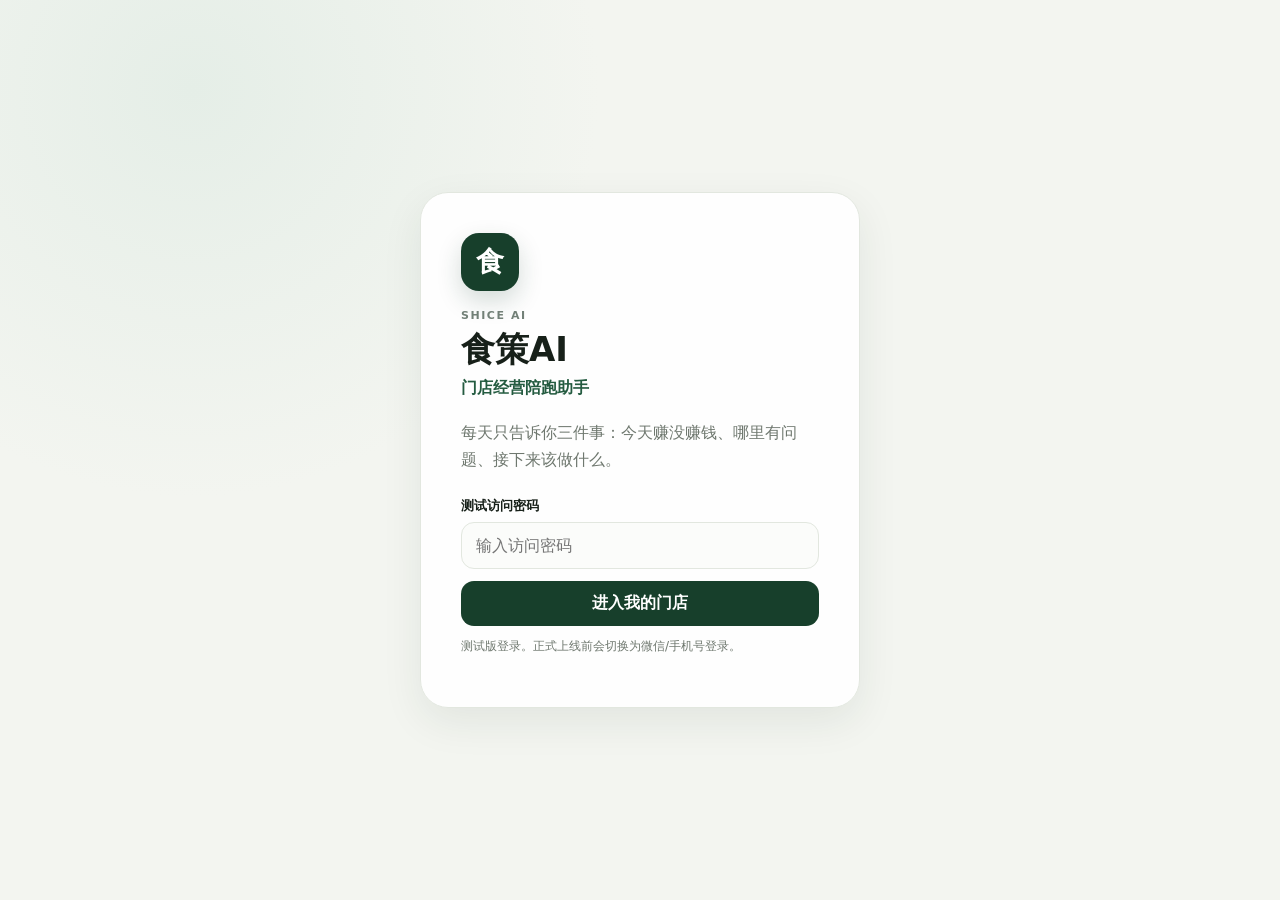
==== web/index.html @ 38fb74cc "Add files via upload" ====
<!doctype html>
<html lang="zh-CN">
<head>
  <meta charset="utf-8" />
  <meta name="viewport" content="width=device-width,initial-scale=1,viewport-fit=cover" />
  <meta name="theme-color" content="#f5f6f2" />
  <title>食策AI｜门店经营陪跑助手</title>
  <link rel="stylesheet" href="/web/styles.css" />
</head>
<body>
  <div id="toast" class="toast" aria-live="polite"></div>

  <main id="loginView" class="auth-shell">
    <section class="auth-card">
      <div class="brand-mark">食</div>
      <p class="eyebrow">SHICE AI</p>
      <h1>食策AI</h1>
      <p class="auth-subtitle">门店经营陪跑助手</p>
      <p class="auth-copy">每天只告诉你三件事：今天赚没赚钱、哪里有问题、接下来该做什么。</p>
      <form id="loginForm" class="stack gap-12">
        <label class="field">
          <span>测试访问密码</span>
          <input id="loginPassword" type="password" autocomplete="current-password" placeholder="输入访问密码" required />
        </label>
        <button class="btn btn-primary btn-block" type="submit">进入我的门店</button>
      </form>
      <p class="tiny muted">测试版登录。正式上线前会切换为微信/手机号登录。</p>
    </section>
  </main>

  <main id="onboardingView" class="auth-shell hidden">
    <section class="auth-card wide-card">
      <p class="eyebrow">第一次使用</p>
      <h1>先告诉我你的门店</h1>
      <p class="auth-copy">只需要两项。后面的经营数据可以慢慢补。</p>
      <form id="storeForm" class="stack gap-16">
        <label class="field">
          <span>门店名称</span>
          <input id="storeName" maxlength="120" placeholder="例如：永民手作" required />
        </label>
        <label class="field">
          <span>门店类型</span>
          <select id="storeCategory" required>
            <option value="MILK_TEA">奶茶饮品</option>
            <option value="COFFEE">咖啡</option>
            <option value="FAST_FOOD_SNACK">快餐小吃</option>
            <option value="CHINESE_DINING">中式正餐</option>
            <option value="HOTPOT">火锅</option>
            <option value="BBQ">烧烤</option>
            <option value="BAKERY_DESSERT">烘焙甜品</option>
            <option value="BAR_LEISURE">酒吧/休闲娱乐</option>
            <option value="OTHER_FOOD">其他餐饮</option>
          </select>
        </label>
        <button class="btn btn-primary btn-block" type="submit">建立门店并开始</button>
      </form>
    </section>
  </main>

  <div id="appView" class="app-shell hidden">
    <aside class="sidebar">
      <div class="sidebar-brand">
        <div class="brand-mark small">食</div>
        <div><strong>食策AI</strong><span>老板版</span></div>
      </div>
      <nav id="sideNav" class="side-nav" aria-label="主导航">
        <button data-page="today" class="nav-item active"><span class="nav-icon">今</span><span>今天</span></button>
        <button data-page="upload" class="nav-item"><span class="nav-icon">传</span><span>上传</span></button>
        <button data-page="actions" class="nav-item"><span class="nav-icon">办</span><span>待办</span></button>
        <button data-page="data" class="nav-item"><span class="nav-icon">数</span><span>数据</span></button>
        <button data-page="chat" class="nav-item"><span class="nav-icon">问</span><span>问食策AI</span></button>
        <button data-page="profile" class="nav-item"><span class="nav-icon">我</span><span>我的</span></button>
      </nav>
      <div class="sidebar-footer">
        <div class="store-chip"><span class="dot"></span><span id="sidebarStoreName">我的门店</span></div>
        <button id="logoutBtn" class="text-btn">退出登录</button>
      </div>
    </aside>

    <section class="workspace">
      <header class="topbar">
        <div>
          <p id="pageEyebrow" class="eyebrow">TODAY</p>
          <h2 id="pageTitle">今天</h2>
        </div>
        <div class="topbar-actions">
          <span id="todayDate" class="date-pill"></span>
          <button id="refreshBtn" class="icon-btn" title="刷新">↻</button>
        </div>
      </header>

      <div id="pageContent" class="content"></div>
    </section>

    <nav id="mobileNav" class="mobile-nav" aria-label="移动端主导航">
      <button data-page="today" class="active"><span>今</span><small>今天</small></button>
      <button data-page="upload"><span>传</span><small>上传</small></button>
      <button data-page="actions"><span>办</span><small>待办</small></button>
      <button data-page="data"><span>数</span><small>数据</small></button>
      <button data-page="profile"><span>我</span><small>我的</small></button>
    </nav>
  </div>

  <dialog id="uploadDialog" class="modal">
    <div class="modal-body">
      <div class="modal-head"><div><p class="eyebrow">上传预览</p><h3>确认这份数据</h3></div><button id="closeUploadDialog" class="icon-btn">×</button></div>
      <div id="uploadPreview" class="preview-box"></div>
      <div class="modal-actions">
        <button id="rejectUploadBtn" class="btn btn-ghost">不用这份</button>
        <button id="confirmUploadBtn" class="btn btn-primary">确认导入</button>
      </div>
    </div>
  </dialog>

  <script src="/web/api.js"></script>
  <script src="/web/app.js"></script>
</body>
</html>
---- web/styles.css ----
:root{
  --bg:#f3f5f0;--surface:#fff;--surface-2:#f8f9f6;--ink:#172019;--muted:#6f786f;--line:#e2e7df;
  --green:#173f2b;--green-2:#245b40;--soft-green:#e9f3ec;--amber:#9b641d;--soft-amber:#fff4df;
  --red:#a13b35;--soft-red:#fff0ee;--shadow:0 14px 40px rgba(28,48,34,.08);--radius:20px;
  font-family:Inter,"PingFang SC","Microsoft YaHei",system-ui,-apple-system,sans-serif;color:var(--ink);background:var(--bg)
}
*{box-sizing:border-box}body{margin:0;background:var(--bg);color:var(--ink)}button,input,select,textarea{font:inherit}button{cursor:pointer}
.hidden{display:none!important}.muted{color:var(--muted)}.tiny{font-size:12px}.stack{display:flex;flex-direction:column}.gap-12{gap:12px}.gap-16{gap:16px}
.auth-shell{min-height:100vh;display:grid;place-items:center;padding:24px;background:radial-gradient(circle at 15% 10%,#e5eee7 0,transparent 30%),var(--bg)}
.auth-card{width:min(440px,100%);background:rgba(255,255,255,.95);border:1px solid var(--line);border-radius:28px;padding:40px;box-shadow:var(--shadow)}
.wide-card{width:min(520px,100%)}.brand-mark{width:58px;height:58px;border-radius:18px;background:var(--green);color:#fff;display:grid;place-items:center;font-weight:800;font-size:28px;box-shadow:0 10px 24px rgba(23,63,43,.18)}
.brand-mark.small{width:40px;height:40px;border-radius:13px;font-size:20px}.eyebrow{margin:18px 0 5px;font-size:11px;font-weight:800;letter-spacing:.14em;color:#728077}.auth-card h1{font-size:34px;margin:0}.auth-subtitle{font-size:16px;margin:5px 0 20px;color:var(--green-2);font-weight:700}.auth-copy{color:var(--muted);line-height:1.7;margin:0 0 24px}
.field{display:flex;flex-direction:column;gap:7px}.field span{font-size:13px;font-weight:700}.field input,.field select,.field textarea{width:100%;border:1px solid var(--line);background:#fbfcfa;border-radius:13px;padding:13px 14px;outline:none;color:var(--ink)}.field textarea{min-height:100px;resize:vertical}.field input:focus,.field select:focus,.field textarea:focus{border-color:#8aae98;box-shadow:0 0 0 3px rgba(60,116,80,.1)}
.btn{border:0;border-radius:13px;padding:12px 16px;font-weight:750;transition:.16s ease}.btn:hover{transform:translateY(-1px)}.btn-primary{background:var(--green);color:white}.btn-secondary{background:var(--soft-green);color:var(--green)}.btn-ghost{background:var(--surface-2);color:var(--ink);border:1px solid var(--line)}.btn-danger{background:var(--soft-red);color:var(--red)}.btn-block{width:100%}
.app-shell{min-height:100vh;display:grid;grid-template-columns:230px 1fr}.sidebar{height:100vh;position:sticky;top:0;background:#fcfdfb;border-right:1px solid var(--line);padding:24px 16px;display:flex;flex-direction:column}.sidebar-brand{display:flex;align-items:center;gap:12px;padding:0 8px 22px}.sidebar-brand strong{display:block;font-size:17px}.sidebar-brand span{display:block;color:var(--muted);font-size:11px;margin-top:2px}
.side-nav{display:flex;flex-direction:column;gap:6px}.nav-item{border:0;background:transparent;color:#586258;display:flex;align-items:center;gap:11px;padding:11px 12px;border-radius:12px;text-align:left;font-weight:700}.nav-item:hover{background:#f1f5f1}.nav-item.active{background:var(--green);color:#fff}.nav-icon{width:26px;height:26px;border-radius:9px;display:grid;place-items:center;background:rgba(112,128,115,.1);font-size:12px}.nav-item.active .nav-icon{background:rgba(255,255,255,.15)}
.sidebar-footer{margin-top:auto;border-top:1px solid var(--line);padding:16px 8px 0}.store-chip{display:flex;align-items:center;gap:8px;font-size:12px;font-weight:700;overflow:hidden}.store-chip span:last-child{white-space:nowrap;overflow:hidden;text-overflow:ellipsis}.dot{width:8px;height:8px;background:#48a36b;border-radius:50%}.text-btn{border:0;background:transparent;color:var(--muted);font-size:12px;padding:10px 0}
.workspace{min-width:0}.topbar{height:96px;padding:20px clamp(20px,4vw,52px);display:flex;align-items:center;justify-content:space-between;border-bottom:1px solid var(--line);background:rgba(243,245,240,.9);backdrop-filter:blur(12px);position:sticky;top:0;z-index:5}.topbar .eyebrow{margin:0 0 2px}.topbar h2{margin:0;font-size:24px}.topbar-actions{display:flex;align-items:center;gap:10px}.date-pill{background:#fff;border:1px solid var(--line);border-radius:999px;padding:8px 12px;font-size:12px;color:var(--muted);font-weight:700}.icon-btn{width:38px;height:38px;border-radius:12px;border:1px solid var(--line);background:#fff;color:var(--ink);font-size:18px}
.content{max-width:1180px;padding:32px clamp(20px,4vw,52px) 70px}.hero-grid{display:grid;grid-template-columns:1.25fr .75fr;gap:16px}.hero-card{background:var(--green);color:#fff;border-radius:24px;padding:28px;min-height:205px;position:relative;overflow:hidden}.hero-card:after{content:"";position:absolute;width:180px;height:180px;border:38px solid rgba(255,255,255,.05);border-radius:50%;right:-70px;bottom:-80px}.hero-card .eyebrow{color:#b8d0c0;margin-top:0}.hero-number{font-size:44px;font-weight:850;letter-spacing:-.04em;margin:10px 0 6px}.hero-caption{font-size:13px;color:#cbd9d0}.hero-status{margin-top:24px;display:flex;gap:8px;flex-wrap:wrap}.pill{display:inline-flex;align-items:center;gap:6px;padding:7px 10px;border-radius:999px;font-size:11px;font-weight:800;background:rgba(255,255,255,.1)}
.card{background:var(--surface);border:1px solid var(--line);border-radius:var(--radius);padding:22px;box-shadow:0 5px 20px rgba(31,48,37,.03)}.card h3{margin:0 0 5px;font-size:17px}.card-head{display:flex;align-items:flex-start;justify-content:space-between;gap:12px;margin-bottom:18px}.card-head p{margin:4px 0 0;color:var(--muted);font-size:12px}.metric-big{font-size:32px;font-weight:850;margin:12px 0 4px;letter-spacing:-.03em}.metric-sub{font-size:12px;color:var(--muted)}
.section{margin-top:18px}.section-title{display:flex;align-items:end;justify-content:space-between;margin:0 0 12px}.section-title h3{margin:0;font-size:17px}.section-title p{margin:0;color:var(--muted);font-size:12px}.grid-2{display:grid;grid-template-columns:repeat(2,minmax(0,1fr));gap:16px}.grid-3{display:grid;grid-template-columns:repeat(3,minmax(0,1fr));gap:14px}
.issue-card{border-left:4px solid #d7a04d}.issue-card.high{border-left-color:#b34c44}.issue-title{font-weight:800;margin-bottom:8px}.issue-message{color:var(--muted);font-size:13px;line-height:1.6}.issue-foot{display:flex;gap:8px;flex-wrap:wrap;margin-top:13px}.tag{font-size:10px;font-weight:800;padding:5px 8px;border-radius:8px;background:var(--surface-2);color:var(--muted)}
.action-card{display:grid;grid-template-columns:34px 1fr auto;gap:13px;align-items:flex-start}.action-index{width:34px;height:34px;border-radius:11px;background:var(--soft-green);color:var(--green);display:grid;place-items:center;font-weight:850}.action-title{font-weight:800}.action-reason{font-size:12px;color:var(--muted);margin-top:5px;line-height:1.5}.action-steps{margin:10px 0 0;padding-left:18px;color:#4d584f;font-size:12px;line-height:1.7}.action-buttons{display:flex;gap:7px;flex-wrap:wrap;justify-content:flex-end}.action-buttons .btn{padding:8px 10px;font-size:11px}
.empty{padding:30px;text-align:center;border:1px dashed #cfd8cf;border-radius:18px;background:#fafbf9}.empty strong{display:block;margin-bottom:6px}.empty p{font-size:13px;color:var(--muted);margin:0 0 14px;line-height:1.6}
.progress{height:8px;background:#eef1ed;border-radius:999px;overflow:hidden}.progress>span{display:block;height:100%;background:var(--green-2);border-radius:999px}.source-list{display:flex;gap:7px;flex-wrap:wrap;margin-top:12px}.source-pill{font-size:11px;padding:6px 8px;border:1px solid var(--line);border-radius:9px;background:#fff}.source-pill.missing{background:var(--soft-amber);color:var(--amber);border-color:#f2dfbb}
.upload-grid{display:grid;grid-template-columns:repeat(2,minmax(0,1fr));gap:16px}.drop-card{background:#fff;border:1px dashed #bac8bc;border-radius:22px;padding:28px;text-align:center}.drop-icon{width:48px;height:48px;border-radius:15px;background:var(--soft-green);display:grid;place-items:center;margin:0 auto 13px;font-weight:850;color:var(--green)}.drop-card h3{margin:0 0 6px}.drop-card p{font-size:12px;color:var(--muted);line-height:1.6;margin:0 0 14px}.file-input{display:none}
.bar-list{display:flex;flex-direction:column;gap:12px}.bar-row{display:grid;grid-template-columns:82px 1fr 88px;gap:10px;align-items:center;font-size:12px}.bar-track{height:8px;background:#edf0ec;border-radius:99px;overflow:hidden}.bar-value{height:100%;background:var(--green-2);border-radius:99px}.bar-amount{text-align:right;font-weight:750}.status-box{border-radius:16px;padding:15px;background:var(--surface-2);border:1px solid var(--line);font-size:13px;line-height:1.6}.status-box.warn{background:var(--soft-amber);border-color:#f2dfbb}.status-box.good{background:var(--soft-green);border-color:#d7e9db}
.chat-shell{display:grid;grid-template-rows:1fr auto;min-height:520px}.chat-messages{display:flex;flex-direction:column;gap:12px;padding-bottom:20px}.message{max-width:78%;padding:13px 15px;border-radius:16px;font-size:13px;line-height:1.65;white-space:pre-wrap}.message.user{align-self:flex-end;background:var(--green);color:#fff;border-bottom-right-radius:5px}.message.ai{align-self:flex-start;background:#fff;border:1px solid var(--line);border-bottom-left-radius:5px}.chat-compose{display:flex;gap:10px;position:sticky;bottom:16px;background:rgba(243,245,240,.9);padding:10px 0;backdrop-filter:blur(8px)}.chat-compose textarea{flex:1;min-height:50px;max-height:140px;border:1px solid var(--line);border-radius:15px;padding:13px;resize:none}.chat-compose .btn{align-self:stretch}
.form-grid{display:grid;grid-template-columns:repeat(2,minmax(0,1fr));gap:14px}.profile-summary{display:flex;align-items:center;gap:14px}.avatar{width:48px;height:48px;border-radius:15px;background:var(--green);color:#fff;display:grid;place-items:center;font-weight:850;font-size:20px}.divider{height:1px;background:var(--line);margin:20px 0}
.toast{position:fixed;right:22px;top:22px;z-index:50;background:#18221a;color:#fff;padding:11px 14px;border-radius:12px;font-size:12px;box-shadow:var(--shadow);opacity:0;transform:translateY(-8px);pointer-events:none;transition:.2s}.toast.show{opacity:1;transform:translateY(0)}.toast.error{background:#7d2e29}.modal{border:0;border-radius:22px;padding:0;max-width:680px;width:calc(100% - 28px);box-shadow:0 24px 80px rgba(22,34,25,.25)}.modal::backdrop{background:rgba(23,32,25,.48);backdrop-filter:blur(3px)}.modal-body{padding:24px}.modal-head{display:flex;justify-content:space-between;align-items:flex-start}.modal-head .eyebrow{margin:0 0 3px}.modal-head h3{margin:0}.preview-box{margin:20px 0;max-height:430px;overflow:auto;background:#f7f9f6;border:1px solid var(--line);border-radius:15px;padding:15px;font-size:12px;line-height:1.6;white-space:pre-wrap;word-break:break-word}.modal-actions{display:flex;justify-content:flex-end;gap:9px}.mobile-nav{display:none}
.skeleton{background:linear-gradient(90deg,#edf0eb 25%,#f7f8f6 50%,#edf0eb 75%);background-size:200% 100%;animation:shine 1.3s infinite;border-radius:10px;height:20px}@keyframes shine{to{background-position:-200% 0}}
@media(max-width:860px){.app-shell{display:block}.sidebar{display:none}.workspace{padding-bottom:74px}.topbar{height:78px;padding:14px 18px}.topbar h2{font-size:20px}.date-pill{display:none}.content{padding:20px 16px 40px}.hero-grid,.grid-2,.grid-3,.upload-grid,.form-grid{grid-template-columns:1fr}.hero-card{min-height:185px}.hero-number{font-size:38px}.mobile-nav{position:fixed;display:grid;grid-template-columns:repeat(5,1fr);bottom:0;left:0;right:0;z-index:20;background:rgba(255,255,255,.97);border-top:1px solid var(--line);padding:7px 8px calc(7px + env(safe-area-inset-bottom))}.mobile-nav button{border:0;background:transparent;color:#788078;display:flex;flex-direction:column;align-items:center;gap:2px;font-weight:700}.mobile-nav button span{width:27px;height:27px;border-radius:9px;display:grid;place-items:center;font-size:11px}.mobile-nav button small{font-size:10px}.mobile-nav button.active{color:var(--green)}.mobile-nav button.active span{background:var(--soft-green)}.action-card{grid-template-columns:32px 1fr}.action-buttons{grid-column:2;justify-content:flex-start}.bar-row{grid-template-columns:68px 1fr 74px}.message{max-width:90%}}
@media(max-width:480px){.auth-card{padding:28px 22px;border-radius:22px}.auth-card h1{font-size:30px}.hero-number{font-size:34px}.card{padding:18px}.topbar-actions .icon-btn{width:36px;height:36px}}
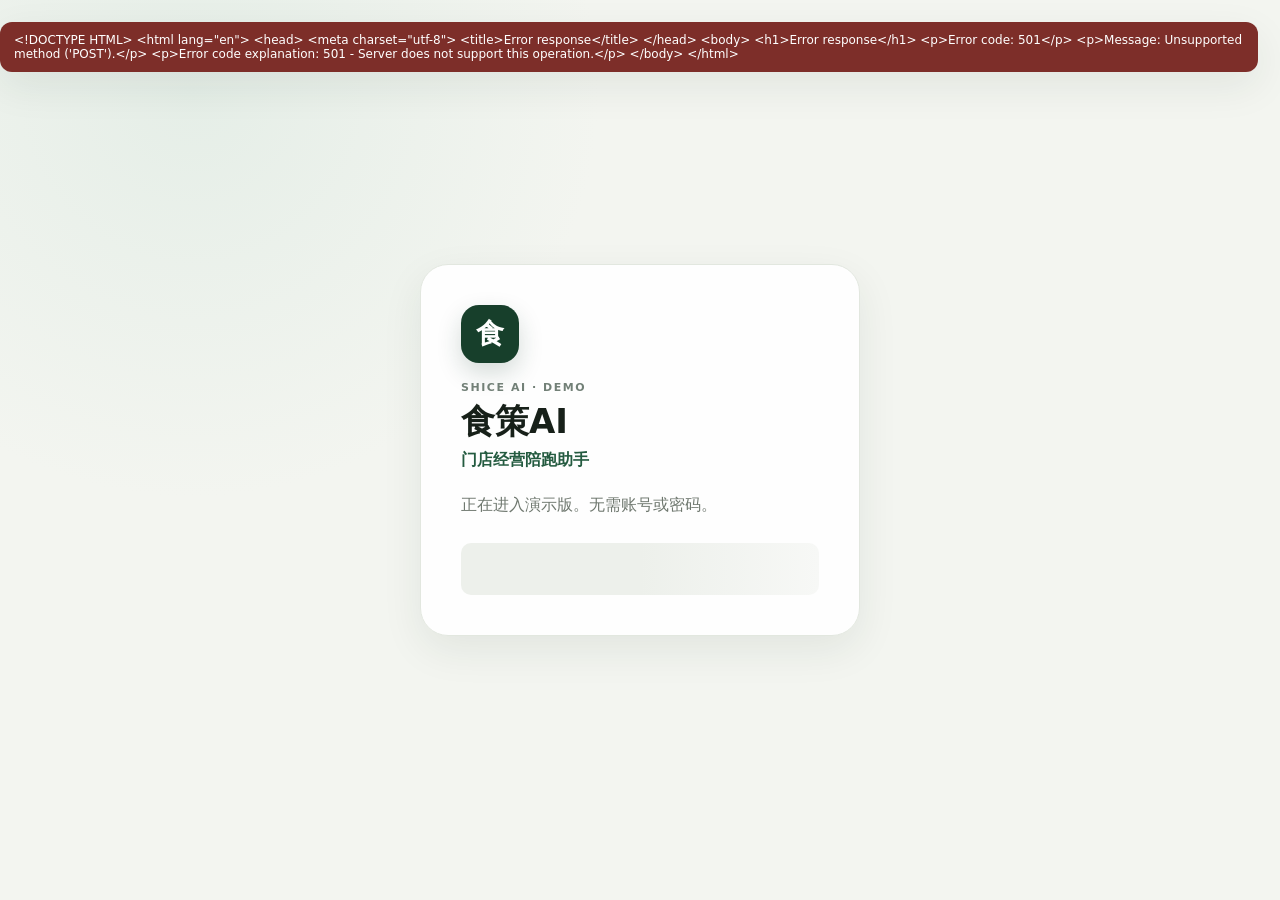
==== commit 395a3334: "Add files via upload" ====
--- a/web/index.html
+++ b/web/index.html
@@ -10,21 +10,14 @@
 <body>
   <div id="toast" class="toast" aria-live="polite"></div>
 
-  <main id="loginView" class="auth-shell">
+  <main id="bootView" class="auth-shell">
     <section class="auth-card">
       <div class="brand-mark">食</div>
-      <p class="eyebrow">SHICE AI</p>
+      <p class="eyebrow">SHICE AI · DEMO</p>
       <h1>食策AI</h1>
       <p class="auth-subtitle">门店经营陪跑助手</p>
-      <p class="auth-copy">每天只告诉你三件事：今天赚没赚钱、哪里有问题、接下来该做什么。</p>
-      <form id="loginForm" class="stack gap-12">
-        <label class="field">
-          <span>测试访问密码</span>
-          <input id="loginPassword" type="password" autocomplete="current-password" placeholder="输入访问密码" required />
-        </label>
-        <button class="btn btn-primary btn-block" type="submit">进入我的门店</button>
-      </form>
-      <p class="tiny muted">测试版登录。正式上线前会切换为微信/手机号登录。</p>
+      <p class="auth-copy">正在进入演示版。无需账号或密码。</p>
+      <div class="skeleton" style="margin-top:20px;height:52px"></div>
     </section>
   </main>
 
@@ -73,7 +66,7 @@
       </nav>
       <div class="sidebar-footer">
         <div class="store-chip"><span class="dot"></span><span id="sidebarStoreName">我的门店</span></div>
-        <button id="logoutBtn" class="text-btn">退出登录</button>
+        <button id="logoutBtn" class="text-btn">重新进入演示</button>
       </div>
     </aside>
 
